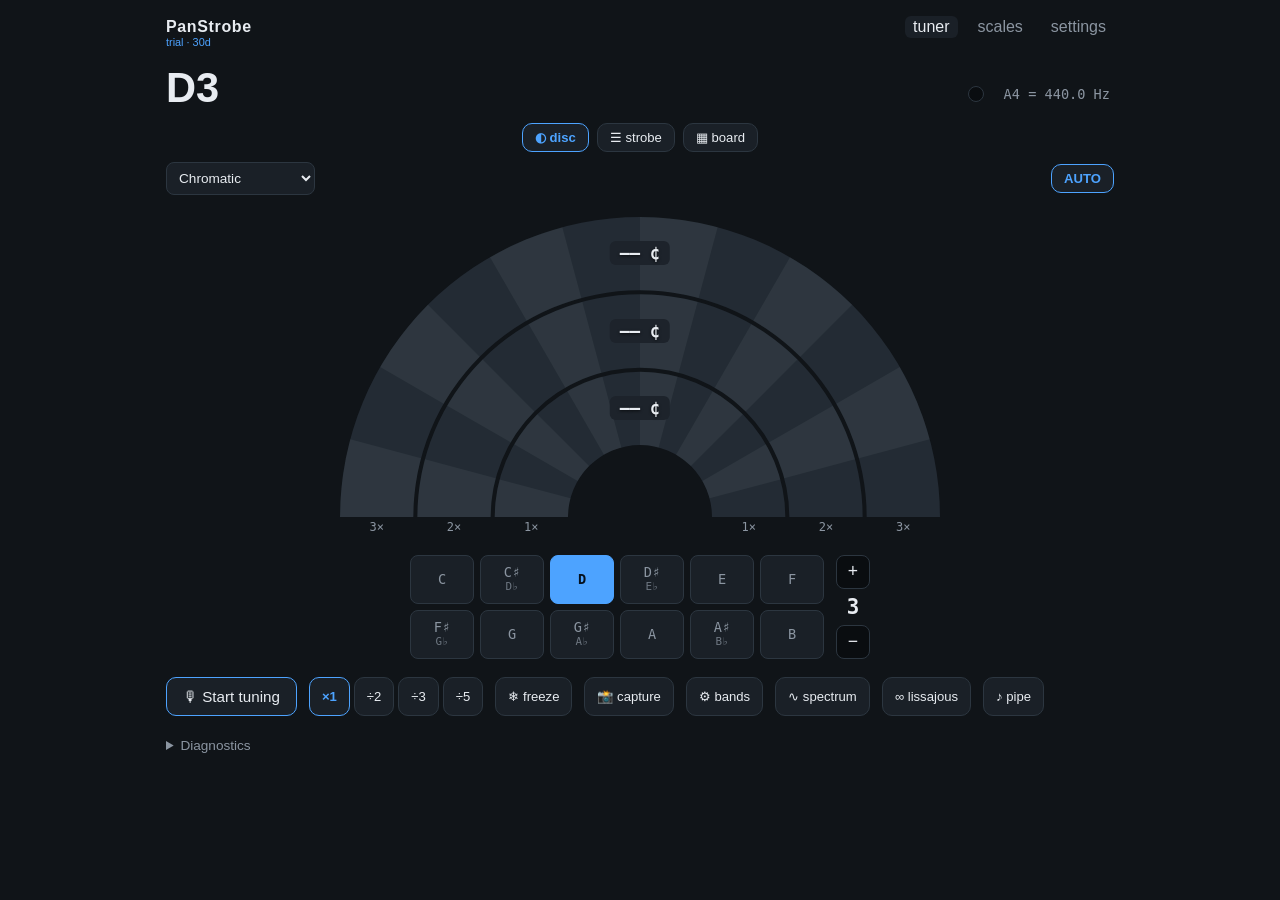
==== index.html @ 78182653 "deploy 2026-07-18T18:18:03Z" ====
<!doctype html>
<html lang="en">
  <head>
    <meta charset="UTF-8" />
    <meta
      name="viewport"
      content="width=device-width, initial-scale=1.0, viewport-fit=cover, user-scalable=no"
    />
    <meta name="theme-color" content="#101418" />
    <meta name="mobile-web-app-capable" content="yes" />
    <meta name="apple-mobile-web-app-capable" content="yes" />
    <meta name="apple-mobile-web-app-status-bar-style" content="black-translucent" />
    <meta name="apple-mobile-web-app-title" content="PanStrobe" />
    <link rel="apple-touch-icon" href="/icons/apple-touch-icon.png" />
    <title>PanStrobe</title>
    <script type="module" crossorigin src="/assets/index-d4FT_FCc.js"></script>
    <link rel="stylesheet" crossorigin href="/assets/index-DGly90_1.css">
  <link rel="manifest" href="/manifest.webmanifest"><script id="vite-plugin-pwa:register-sw" src="/registerSW.js"></script></head>
  <body>
    <div id="app"></div>
  </body>
</html>
---- assets/index-DGly90_1.css ----
:root{--bg: #101418;--bg-raised: #1a2027;--bg-inset: #0a0d10;--fg: #e8ecf1;--fg-dim: #8b95a1;--accent: #4da3ff;--accent-warm: #ffab40;--ok: #37c871;--danger: #ff5252;--band-stripe: #dfe6ee;--band-bg: #232b34;--font-ui: -apple-system, BlinkMacSystemFont, "Segoe UI", Roboto, Helvetica, Arial, sans-serif;--font-mono: "SF Mono", SFMono-Regular, ui-monospace, Menlo, Consolas, monospace;--radius: 10px;--gap: 12px}*{box-sizing:border-box}html,body{margin:0;height:100%;overflow-x:clip}body{background:var(--bg);color:var(--fg);font-family:var(--font-ui);-webkit-font-smoothing:antialiased;overscroll-behavior:none}#app{height:100%}.shell{max-width:980px;margin:0 auto;padding:calc(env(safe-area-inset-top,0px) + 16px) 16px 24px}.topnav{display:flex;align-items:baseline;gap:var(--gap);margin-bottom:18px}.brand-block{display:flex;flex-direction:column;align-items:flex-start;margin-right:auto}.brand{font-weight:700;letter-spacing:.04em}.topnav a{color:var(--fg-dim);text-decoration:none;padding:2px 8px;border-radius:6px}.topnav a.active{color:var(--fg);background:var(--bg-raised)}.hint{color:var(--fg-dim);font-size:.85rem}.btn{background:var(--bg-raised);color:var(--fg);border:1px solid #2c3640;border-radius:var(--radius);padding:10px 16px;font-size:.95rem;cursor:pointer}.btn:disabled{opacity:.5;cursor:default}.btn:not(:disabled):hover{border-color:var(--accent)}.tuner-header{display:flex;align-items:baseline;justify-content:space-between;margin-bottom:14px}.note-name{font-size:2.6rem;font-weight:700;line-height:1}.header-info{display:flex;gap:16px;color:var(--fg-dim);font-family:var(--font-mono);font-size:.85rem}.reference-wrap{position:relative}.reference-readout{background:none;border:none;color:inherit;font:inherit;cursor:pointer;padding:2px 4px;border-radius:6px}.reference-readout:hover{color:var(--fg);background:var(--bg-raised)}.reference-popover{position:absolute;top:calc(100% + 6px);right:0;z-index:20;min-width:220px;padding:12px 14px;background:var(--bg-raised);border:1px solid var(--band-bg);border-radius:var(--radius);box-shadow:0 8px 24px #00000073;display:flex;flex-direction:column;gap:10px}.reference-row{display:flex;align-items:center;justify-content:space-between;gap:12px;color:var(--fg)}.reference-offset{display:flex;align-items:baseline;justify-content:space-between;gap:12px;margin:0}.reference-link{color:var(--accent);text-decoration:none;white-space:nowrap}.reference-link:hover{text-decoration:underline}.strobe-stack{position:relative}.strobe-canvas{display:block;width:100%;border-radius:var(--radius)}.band-rows{position:absolute;top:0;right:0;bottom:0;left:0;display:flex;flex-direction:column;pointer-events:none}.mode-switcher{display:flex;justify-content:center;gap:8px;margin-bottom:10px}.disc-overlay{position:absolute;top:0;left:0;right:0;pointer-events:none}.disc-cents{position:absolute;left:50%;transform:translate(-50%,50%);background:color-mix(in srgb,var(--band-bg) 82%,black);border-radius:6px;padding:2px 10px;font-family:var(--font-mono);font-size:1.05rem;font-weight:600;white-space:nowrap;text-shadow:0 1px 3px rgb(0 0 0 / 70%)}.disc-baseline{position:relative;height:auto;min-height:22px;margin-top:4px;cursor:pointer}.disc-ring-label{position:absolute;top:0;transform:translate(-50%);display:flex;flex-direction:column;align-items:center;gap:1px;line-height:1.15}.disc-note-name{font-weight:700;font-size:.85rem}.disc-partial{color:var(--fg-dim);font-family:var(--font-mono);font-size:.75rem}.band-row{position:relative}.band-label-tappable{pointer-events:auto;cursor:pointer}.band-row-note{position:absolute;left:50%;top:50%;transform:translate(-50%,-50%);font-weight:700;font-size:1.05rem;text-shadow:0 1px 3px rgb(0 0 0 / 70%)}.board{margin-top:12px}.board-grid{display:grid;grid-template-columns:repeat(14,1fr);gap:6px}.board-cell{display:flex;flex-direction:column;align-items:center;gap:1px;padding:6px 4px 5px;border-radius:var(--radius);background:color-mix(in srgb,var(--band-bg) 45%,transparent);border:1px solid transparent;min-width:0}.board-cell-black{background:color-mix(in srgb,var(--band-bg) 80%,black)}.board-cell-live{border-color:var(--accent)}.board-cell-canvas{display:block;width:100%}.board-cell-name{font-weight:700;font-size:.85rem;line-height:1.1}.board-cell-name .pc-alt{color:var(--fg-dim);font-weight:400;font-size:.7em;margin-left:3px}.board-cell-note{font-family:var(--font-mono);font-size:.68rem;color:var(--fg-dim);line-height:1.1}.board-cell-cents{font-family:var(--font-mono);font-size:.78rem;min-height:1em;line-height:1.1}.board-footer{display:flex;align-items:center;justify-content:space-between;flex-wrap:wrap;gap:10px;margin-top:8px}.board-range{display:flex;align-items:center;gap:6px}.aux-stack:empty{display:none}@media(orientation:landscape)and (max-height:640px){.shell{max-width:none;padding-top:calc(env(safe-area-inset-top,0px) + 8px)}.tuner-header{margin-bottom:8px}.note-name{font-size:1.8rem}.tuner-body{display:flex;align-items:flex-start;gap:14px}.tuner-main{flex:1 1 58%;min-width:0}.aux-stack{flex:1 1 42%;min-width:0;position:sticky;top:8px;max-height:calc(100dvh - 16px);overflow-y:auto;display:flex;flex-direction:column;gap:10px}.aux-stack>*{margin-top:0;margin-bottom:0}}.band-row{display:flex;align-items:center;justify-content:space-between;padding:0 14px}.band-row.band-inactive{opacity:.65}.band-label{display:flex;flex-direction:column;gap:2px;text-shadow:0 1px 3px rgb(0 0 0 / 70%)}.band-name{font-weight:700;font-size:1.15rem}.band-target{color:var(--fg-dim);font-family:var(--font-mono);font-size:.72rem}.band-readout{display:flex;align-items:baseline;gap:4px;font-family:var(--font-mono);text-shadow:0 1px 3px rgb(0 0 0 / 70%)}.band-cents{font-size:1.7rem;font-weight:600;min-width:4.2ch;text-align:right}.band-cents-unit{color:var(--fg-dim)}.band-hz{color:var(--fg-dim);font-size:.78rem;min-width:8ch;text-align:right}.band-row.band-held .band-cents{color:var(--fg-dim)}.controls{display:flex;gap:var(--gap);margin-top:18px;flex-wrap:wrap}.btn-primary{border-color:var(--accent)}.btn-small{padding:6px 12px;font-size:.82rem}.btn-toggled{border-color:var(--accent);color:var(--accent);font-weight:700}.note-selector{display:flex;align-items:center;gap:10px;margin-bottom:14px}.profile-picker{background:var(--bg-raised);color:var(--fg);border:1px solid #2c3640;border-radius:8px;padding:7px 8px;font-size:.85rem;max-width:170px}.note-strip{display:flex;gap:6px;overflow-x:auto;flex:1;padding:2px;scrollbar-width:thin}.note-chip{background:var(--bg-raised);color:var(--fg-dim);border:1px solid #2c3640;border-radius:999px;padding:6px 12px;font-size:.85rem;font-family:var(--font-mono);cursor:pointer;white-space:nowrap}.note-chip-ding{border-style:double;border-width:3px}.note-chip-active{background:var(--accent);color:#06121f;border-color:var(--accent);font-weight:700}.note-selector-free{flex-wrap:wrap;align-items:center}.note-selector-free>.btn{margin-left:auto}.pitch-grid-wrap{display:flex;gap:12px;order:3;flex-basis:100%;justify-content:center;margin-top:4px}.pitch-grid{display:grid;grid-template-columns:repeat(6,minmax(42px,64px));gap:6px}.note-selector-below{margin:12px 0 0;justify-content:center}.note-selector-below .pitch-grid-wrap{margin-top:0}.pitch-grid .note-chip{border-radius:8px;padding:7px 0;text-align:center}.pc-both{display:flex;flex-direction:column;line-height:1.15}.pc-alt{font-size:.68rem;opacity:.75}.pitch-grid .note-chip:disabled{opacity:.3;cursor:default}.octave-stepper{display:flex;flex-direction:column;align-items:center;justify-content:center;gap:6px}.octave-value{font-family:var(--font-mono);font-size:1.3rem;font-weight:700;min-width:2ch;text-align:center}.led{width:16px;height:16px;border-radius:50%;border:1px solid #2c3640;background:var(--bg-inset);cursor:pointer;padding:0;align-self:center}.led.led-signal{background:var(--ok);box-shadow:0 0 8px var(--ok)}.led.led-clip{background:var(--danger);box-shadow:0 0 8px var(--danger)}.frozen-badge{position:absolute;top:8px;right:10px;background:var(--bg-inset);color:var(--accent);border:1px solid var(--accent);border-radius:6px;padding:3px 10px;font-size:.75rem;font-weight:700;letter-spacing:.06em}.divider-group,.demo-group{display:inline-flex;gap:4px}.capture-msg{display:flex;align-items:center;gap:12px;color:var(--ok);font-size:.9rem;margin:10px 0}.capture-link{color:var(--accent);text-decoration:none}.layout-numbers .band-cents{font-size:3.4rem;font-weight:700;min-width:4.6ch}.layout-numbers .band-hz{font-size:.95rem}.layout-numbers .band-name{font-size:1.4rem}.settings{max-width:640px}.settings-group{background:var(--bg-raised);border-radius:var(--radius);padding:14px 16px;margin-bottom:16px}.settings-group h3{margin:0 0 10px;font-size:.95rem;color:var(--fg-dim);font-weight:600;text-transform:uppercase;letter-spacing:.05em}.settings-row{display:flex;align-items:center;justify-content:space-between;gap:12px;padding:8px 0;border-bottom:1px solid #232b34}.settings-row:last-child{border-bottom:none}.settings-row>span:first-child{display:flex;flex-direction:column}.settings-hint{color:var(--fg-dim);font-size:.72rem;max-width:300px}.settings-inline{display:inline-flex;align-items:center;gap:8px}.settings select,.editor-sheet select{background:var(--bg-inset);color:var(--fg);border:1px solid #2c3640;border-radius:6px;padding:6px 8px}.stepper{display:inline-flex;align-items:center;gap:4px}.stepper-btn{width:34px;height:34px;border-radius:8px;border:1px solid #2c3640;background:var(--bg-inset);color:var(--fg);font-size:1.1rem;cursor:pointer;touch-action:none}.stepper-btn:hover{border-color:var(--accent)}.stepper-value{font-family:var(--font-mono);min-width:7ch;text-align:center}.stepper-value small{color:var(--fg-dim)}.editor-overlay{position:fixed;top:0;right:0;bottom:0;left:0;background:#0000008c;display:flex;align-items:center;justify-content:center;z-index:20;padding:16px}.editor-sheet{background:var(--bg-raised);border-radius:var(--radius);padding:18px;max-width:560px;width:100%;max-height:85vh;overflow-y:auto}.editor-sheet h3{margin-top:0}.quick-picks{display:flex;gap:6px;flex-wrap:wrap;margin-bottom:12px}.editor-table{width:100%;border-collapse:collapse;font-size:.9rem}.editor-table th{text-align:left;color:var(--fg-dim);font-weight:500;font-size:.75rem;padding:4px 6px}.editor-table td{padding:4px 6px}.editor-input{background:var(--bg-inset);color:var(--fg);border:1px solid #2c3640;border-radius:6px;padding:6px 8px;font-family:var(--font-mono);width:100%}.editor-input-narrow{width:72px}.editor-input-wide{width:100%}.editor-cents{font-family:var(--font-mono);color:var(--fg-dim);white-space:nowrap}.editor-actions-row{display:flex;align-items:center;justify-content:space-between;gap:10px;margin:12px 0;flex-wrap:wrap}.convert-helper{display:inline-flex;align-items:center;gap:6px;color:var(--fg-dim);font-size:.85rem}.editor-footer{display:flex;align-items:center;justify-content:space-between;gap:10px;margin-top:8px}.editor-footer-buttons{display:inline-flex;gap:8px}.profile-list{list-style:none;margin:0;padding:0}.profile-item{display:flex;align-items:center;justify-content:space-between;gap:8px;padding:6px 8px;border-radius:8px}.profile-item-active{background:var(--bg-inset);outline:1px solid var(--accent)}.profile-name{background:none;border:none;color:var(--fg);text-align:left;cursor:pointer;padding:6px 0;font-size:.92rem;flex:1}.profile-name small{color:var(--fg-dim);font-family:var(--font-mono);font-size:.72rem}.profile-actions{display:inline-flex;gap:4px}.settings-row-block{flex-direction:column;align-items:stretch}.install-hint{display:flex;align-items:center;gap:10px;background:var(--bg-raised);border-radius:var(--radius);padding:10px 14px;color:var(--fg-dim);font-size:.85rem;margin-top:16px}.lissajous{margin-top:18px}.strobe-dock{position:relative;display:grid;grid-template-columns:88px 88px minmax(0,1fr) auto;gap:14px;align-items:stretch}.dock-wires{position:absolute;left:0;top:0;pointer-events:none}.dock-wires-right{position:absolute;left:-14px;top:0;pointer-events:none}.dock-wire{stroke:#3a4654;stroke-width:1}.dock-col{position:relative}.dock-fig{position:absolute;left:50%;transform:translate(-50%)}.dock-outer .dock-fig{left:auto;right:0;transform:none}.dock-fig-3d{position:relative;left:auto;transform:none}.dock-ratio{position:absolute;top:2px;left:5px;font-family:var(--font-mono);font-size:.65rem;color:var(--fg-dim);pointer-events:none}.dock-fig .lissajous-beat{position:absolute;bottom:2px;left:0;right:0;text-align:center;font-size:.65rem;pointer-events:none}.lissajous-controls{display:flex;align-items:center;gap:14px;flex-wrap:wrap;margin-top:16px}.lissajous-layout-toggle{display:inline-flex;gap:4px}.lissajous-picker{display:flex;align-items:center;gap:6px;flex-wrap:wrap;margin-bottom:10px}.lissajous-tiles{display:flex;gap:14px;flex-wrap:wrap;justify-content:center}.lissajous-tile{display:flex;flex-direction:column;align-items:center;gap:4px}.lissajous-canvas{border-radius:var(--radius);background:var(--bg-inset)}.lissajous-label{font-family:var(--font-mono);font-size:.8rem}.lissajous-label small{color:var(--fg-dim)}.lissajous-beat{font-family:var(--font-mono);font-size:.75rem;color:var(--fg-dim);min-height:1.1em}.lissajous-beat.lissajous-locked{color:var(--ok);font-weight:700}.pipe-panel{margin-top:14px;padding:12px 14px;background:var(--bg-raised);border-radius:var(--radius);display:flex;flex-direction:column;gap:8px}.pipe-row{display:flex;align-items:center;gap:var(--gap);flex-wrap:wrap}.pipe-target{font-family:var(--font-mono);font-size:.95rem;min-width:9em}.pipe-modes{display:flex;gap:6px}.pipe-volume{display:flex;align-items:center;gap:6px}.pipe-volume input{width:110px;accent-color:var(--accent)}.spectrum{margin-top:18px}.spectrum-toolbar{display:flex;align-items:center;justify-content:space-between;gap:10px;margin-bottom:6px}.spectrum-cursor{font-family:var(--font-mono);font-size:.8rem;color:var(--accent-warm);min-width:14ch;text-align:right}.spectrum-canvas{display:block;width:100%;border-radius:var(--radius);touch-action:none;cursor:crosshair}.spectrum-handle-row{position:relative;height:26px}.retune-handle{position:absolute;top:1px;transform:translate(-50%);display:flex;align-items:center;gap:4px;padding:2px 6px;border-radius:999px;background:var(--bg-raised);border:1px solid #2c3640;color:var(--accent);font-size:.7rem;cursor:grab;touch-action:none;-webkit-user-select:none;user-select:none}.retune-handle:active{cursor:grabbing}.retune-dot{width:10px;height:10px;border-radius:50%;background:var(--accent)}@media(max-width:640px){.shell{padding-left:10px;padding-right:10px}.note-name{font-size:2rem}.band-cents{font-size:1.35rem}.layout-numbers .band-cents{font-size:2.4rem}.band-target{display:none}.controls{gap:8px}.settings-row{flex-wrap:wrap}}.diagnostics{margin-top:22px;color:var(--fg-dim);font-size:.85rem}.diagnostics summary{cursor:pointer;-webkit-user-select:none;user-select:none}.diag-warn-badge{display:inline-block;margin-left:8px;padding:0 8px;border-radius:999px;background:var(--accent-warm);color:#201607;font-weight:700}.diag-warning{color:var(--accent-warm);margin:8px 0}.diag-note{color:var(--fg-dim);margin:8px 0}.diag-table{margin-top:8px;border-collapse:collapse;font-family:var(--font-mono);font-size:.8rem}.diag-table td{padding:3px 14px 3px 0}.diag-table td:first-child{color:var(--fg-dim)}.diag-table td:last-child{color:var(--fg)}.bench-table{border-collapse:collapse;font-family:var(--font-mono);font-size:.85rem;margin-top:10px}.bench-table th,.bench-table td{border:1px solid #2c3640;padding:6px 10px;text-align:right}.bench-table th:first-child,.bench-table td:first-child{text-align:left}.bench-table tr.pass td:last-child{color:var(--ok)}.bench-table tr.fail td:last-child{color:var(--danger)}.tier-badge{border:none;background:transparent;color:var(--accent);font:inherit;font-size:.68rem;padding:0;cursor:pointer;line-height:1.2;white-space:nowrap}.tier-badge.tier-free{border-color:var(--fg-dim);color:var(--fg-dim)}.upgrade-overlay{position:fixed;top:0;right:0;bottom:0;left:0;background:#06090cb8;display:flex;align-items:center;justify-content:center;z-index:60;padding:18px}.upgrade-card{background:var(--bg-raised);border-radius:var(--radius);padding:18px 20px;max-width:440px;width:100%;display:flex;flex-direction:column;gap:10px}.upgrade-card h3{margin:0}.upgrade-status{margin:0;color:var(--fg)}.upgrade-features{margin:0;padding-left:18px;color:var(--fg-dim);font-size:.85rem;line-height:1.55}.upgrade-buy{margin:4px 0 0;color:var(--fg-dim);font-size:.85rem}.upgrade-redeem{display:flex;gap:8px}.upgrade-redeem input{flex:1;min-width:0;background:#0000004d;color:var(--fg);border:1px solid var(--fg-dim);border-radius:6px;padding:6px 8px;font-family:inherit;font-size:.8rem}.upgrade-msg{margin:0;font-size:.85rem;color:var(--accent)}.upgrade-close{align-self:flex-end}.locked-route{margin:40px auto;max-width:420px;text-align:center;display:flex;flex-direction:column;gap:14px;color:var(--fg-dim)}
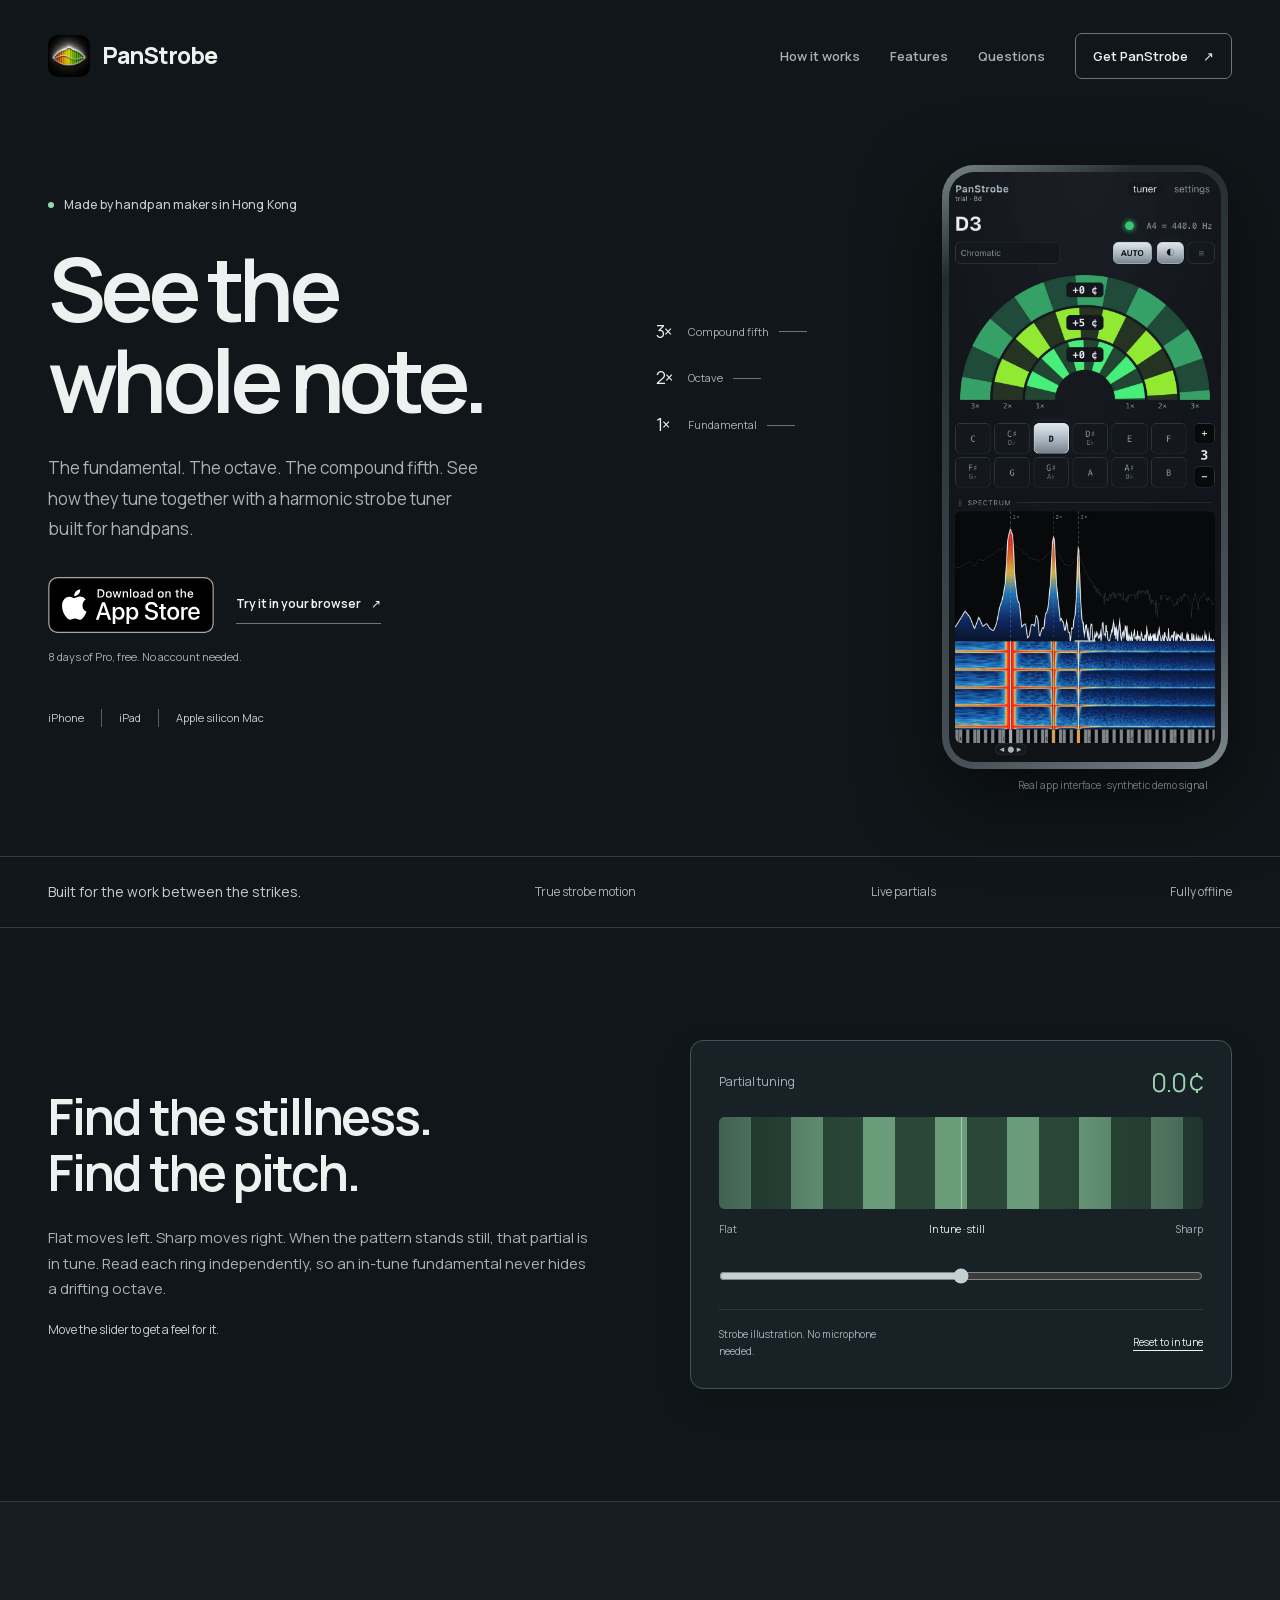
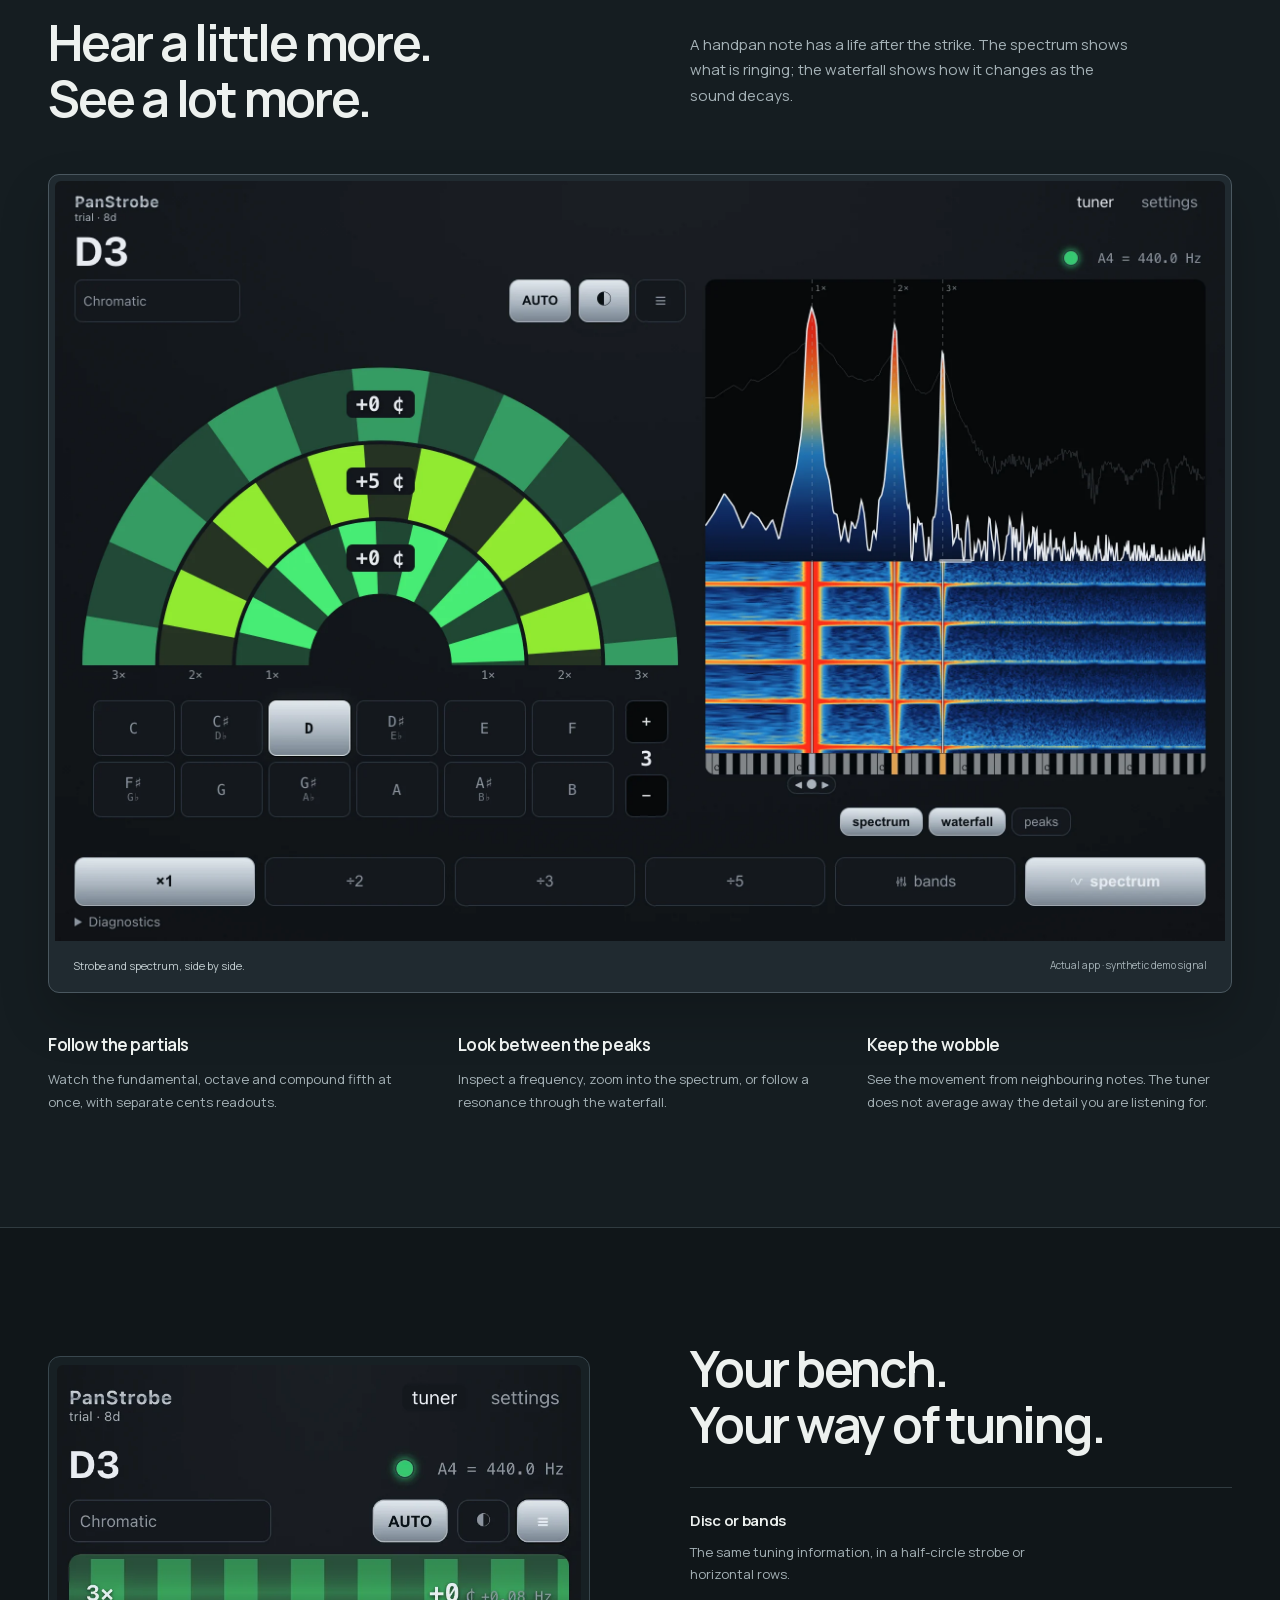
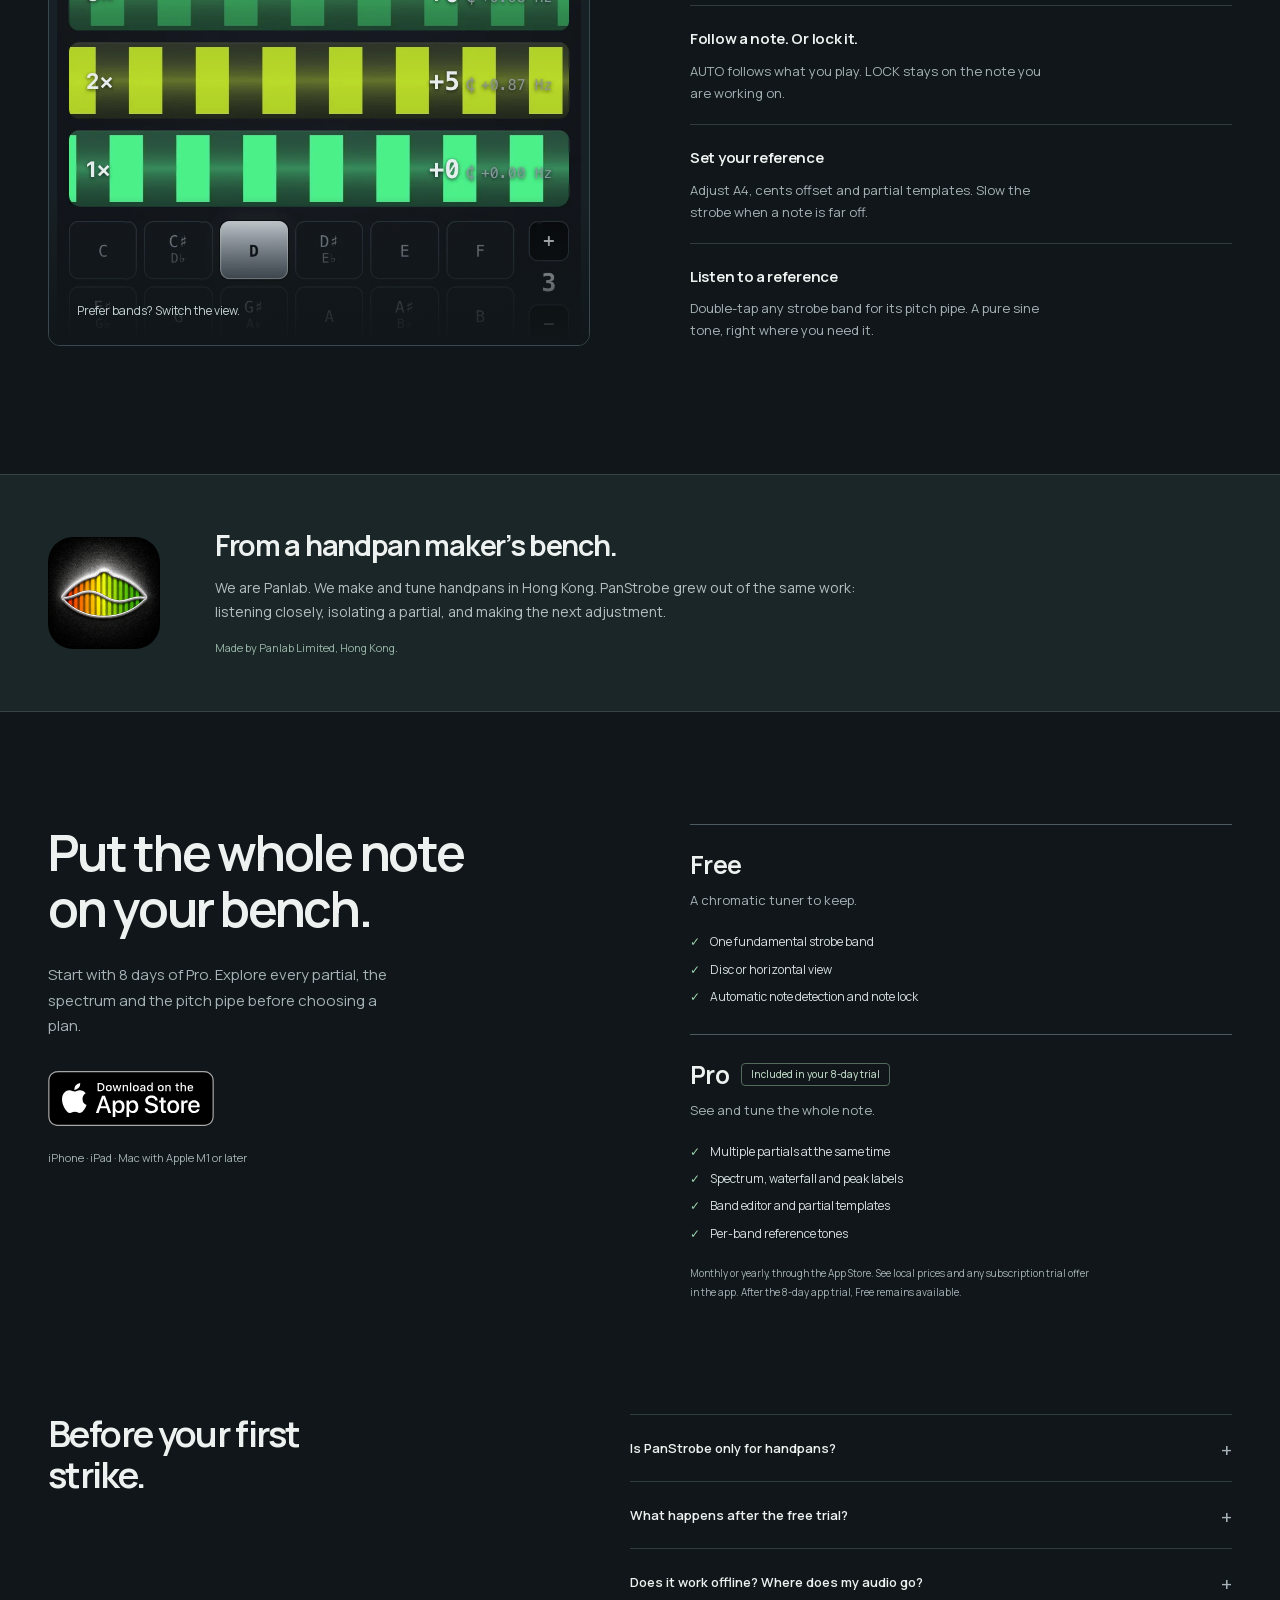
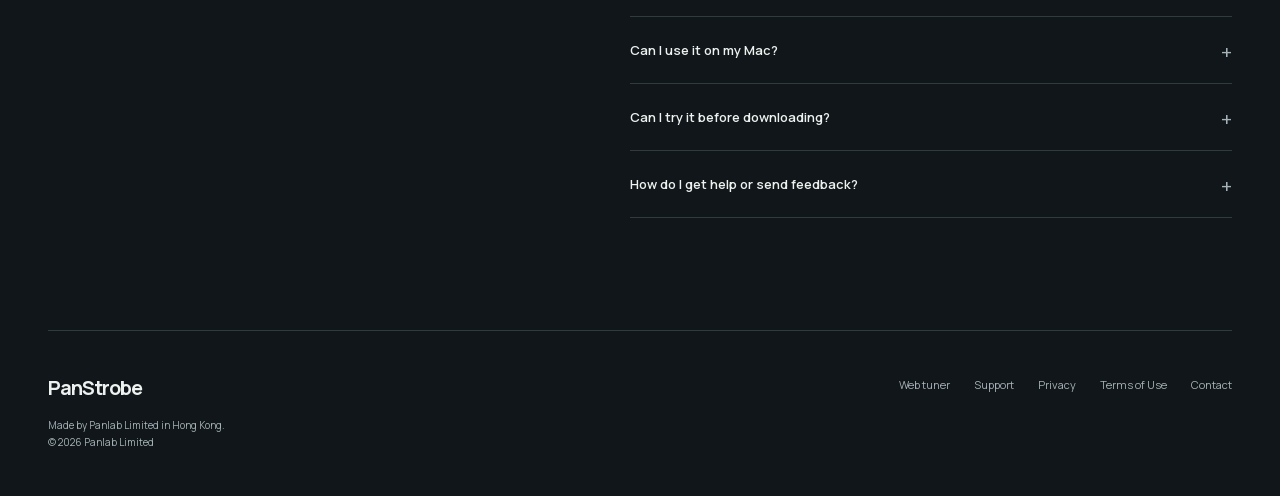
==== commit 45bb59fe: "deploy 2026-10-17T10:45:38Z" ====
--- a/index.html
+++ b/index.html
@@ -1,22 +1,471 @@
 <!doctype html>
 <html lang="en">
   <head>
-    <meta charset="UTF-8" />
+    <meta charset="utf-8" />
+    <meta name="viewport" content="width=device-width, initial-scale=1" />
+    <meta name="theme-color" content="#101619" />
+    <title>PanStrobe — See the whole note. A handpan strobe tuner.</title>
     <meta
-      name="viewport"
-      content="width=device-width, initial-scale=1.0, viewport-fit=cover, user-scalable=no"
+      name="description"
+      content="A harmonic strobe tuner made by handpan makers. See the fundamental, octave and compound fifth together, with a live spectrum and waterfall. Try Pro free for 8 days."
     />
-    <meta name="theme-color" content="#101418" />
-    <meta name="mobile-web-app-capable" content="yes" />
-    <meta name="apple-mobile-web-app-capable" content="yes" />
-    <meta name="apple-mobile-web-app-status-bar-style" content="black-translucent" />
-    <meta name="apple-mobile-web-app-title" content="PanStrobe" />
-    <link rel="apple-touch-icon" href="/icons/apple-touch-icon.png" />
-    <title>PanStrobe</title>
-    <script type="module" crossorigin src="/assets/index-d4FT_FCc.js"></script>
-    <link rel="stylesheet" crossorigin href="/assets/index-DGly90_1.css">
-  <link rel="manifest" href="/manifest.webmanifest"><script id="vite-plugin-pwa:register-sw" src="/registerSW.js"></script></head>
+    <link rel="canonical" href="https://panstrobe.app/" />
+    <meta property="og:type" content="website" />
+    <meta property="og:url" content="https://panstrobe.app/" />
+    <meta property="og:title" content="PanStrobe — See the whole note." />
+    <meta
+      property="og:description"
+      content="A harmonic strobe tuner made by handpan makers. For iPhone, iPad and Apple silicon Mac."
+    />
+    <meta
+      property="og:image"
+      content="https://panstrobe.app/assets/social-preview.jpg"
+    />
+    <meta property="og:image:width" content="1200" />
+    <meta property="og:image:height" content="630" />
+    <meta name="twitter:card" content="summary_large_image" />
+    <link rel="icon" type="image/png" href="/assets/panstrobe-icon.png" />
+    <link rel="apple-touch-icon" href="/assets/panstrobe-icon.png" />
+    <link
+      rel="preload"
+      as="font"
+      href="/assets/manrope-latin.woff2"
+      type="font/woff2"
+      crossorigin
+    />
+    <link rel="stylesheet" href="/styles.css" />
+    <script>
+      // Preserve old tuner bookmarks and existing standalone PWA installs.
+      if (
+        location.hash.startsWith("#/") ||
+        matchMedia("(display-mode: standalone)").matches ||
+        navigator.standalone === true
+      ) {
+        location.replace(
+          "/app/" + (location.hash.startsWith("#/") ? location.hash : ""),
+        );
+      }
+    </script>
+    <script type="module" src="/landing.js"></script>
+    <script type="application/ld+json">
+      {
+        "@context": "https://schema.org",
+        "@type": "SoftwareApplication",
+        "name": "PanStrobe",
+        "applicationCategory": "MusicApplication",
+        "operatingSystem": "iOS 15+, iPadOS 15+, macOS 12+ on Apple silicon",
+        "url": "https://panstrobe.app/",
+        "downloadUrl": "https://apps.apple.com/app/id6797985549",
+        "author": { "@type": "Organization", "name": "Panlab Limited" },
+        "offers": {
+          "@type": "Offer",
+          "price": "0",
+          "priceCurrency": "USD",
+          "description": "Free download with in-app purchases. Includes an 8-day Pro trial."
+        }
+      }
+    </script>
+  </head>
   <body>
-    <div id="app"></div>
+    <a class="skip-link" href="#main">Skip to content</a>
+    <header class="site-header wrap">
+      <a class="brand" href="/" aria-label="PanStrobe home">
+        <img src="/assets/panstrobe-icon.png" alt="" width="42" height="42" />
+        <span>PanStrobe</span>
+      </a>
+      <nav aria-label="Main navigation">
+        <a class="nav-section" href="#how-it-works">How it works</a>
+        <a class="nav-section" href="#features">Features</a>
+        <a class="nav-section" href="#questions">Questions</a>
+        <a class="nav-download" href="#download"
+          >Get PanStrobe <span aria-hidden="true">↗</span></a
+        >
+      </nav>
+    </header>
+
+    <main id="main">
+      <section class="hero wrap" aria-labelledby="hero-title">
+        <div class="hero-copy">
+          <p class="maker-line">
+            <span class="maker-dot" aria-hidden="true"></span> Made by handpan
+            makers in Hong Kong
+          </p>
+          <h1 id="hero-title">See the<br />whole note.</h1>
+          <p class="hero-description">
+            The fundamental. The octave. The compound fifth. See how they tune
+            together with a harmonic strobe tuner built for handpans.
+          </p>
+          <div class="hero-actions">
+            <a
+              class="store-link"
+              href="https://apps.apple.com/app/id6797985549"
+              aria-label="Download PanStrobe on the App Store"
+            >
+              <img
+                src="/assets/app-store-badge.svg"
+                width="166"
+                height="56"
+                alt="Download on the App Store"
+              />
+            </a>
+            <a class="text-link" href="/app/"
+              >Try it in your browser <span aria-hidden="true">↗</span></a
+            >
+          </div>
+          <p class="trial-note">8 days of Pro, free. No account needed.</p>
+          <div class="hero-platforms" aria-label="Available platforms">
+            <span>iPhone</span><span>iPad</span><span>Apple silicon Mac</span>
+          </div>
+        </div>
+        <figure class="hero-instrument">
+          <div class="phone-shell">
+            <img
+              class="phone-screen"
+              src="/assets/tuner-phone.webp"
+              width="880"
+              height="1912"
+              alt="PanStrobe showing a D3 note, three strobe rings, and a spectrum with a filled waterfall"
+              fetchpriority="high"
+            />
+          </div>
+          <div class="partial-key" aria-label="The three handpan partials">
+            <div>
+              <span class="partial-ratio">3×</span><span>Compound fifth</span>
+            </div>
+            <div><span class="partial-ratio">2×</span><span>Octave</span></div>
+            <div>
+              <span class="partial-ratio">1×</span><span>Fundamental</span>
+            </div>
+          </div>
+          <figcaption>Real app interface · synthetic demo signal</figcaption>
+        </figure>
+      </section>
+
+      <div class="workshop-strip">
+        <div class="wrap">
+          <p>Built for the work between the strikes.</p>
+          <span>True strobe motion</span><span>Live partials</span
+          ><span>Fully offline</span>
+        </div>
+      </div>
+
+      <section
+        class="motion-section wrap section-space"
+        id="how-it-works"
+        aria-labelledby="motion-title"
+      >
+        <div class="section-copy">
+          <h2 id="motion-title">Find the stillness.<br />Find the pitch.</h2>
+          <p>
+            Flat moves left. Sharp moves right. When the pattern stands still,
+            that partial is in tune. Read each ring independently, so an in-tune
+            fundamental never hides a drifting octave.
+          </p>
+          <p class="muted">Move the slider to get a feel for it.</p>
+        </div>
+        <div class="strobe-demo" data-strobe-demo>
+          <div class="demo-readout">
+            <span>Partial tuning</span
+            ><output id="cents-value" for="detune">0.0 ¢</output>
+          </div>
+          <div class="demo-window" aria-hidden="true">
+            <div class="demo-stripes"></div>
+            <span class="demo-centre"></span>
+          </div>
+          <div class="demo-direction">
+            <span>Flat</span
+            ><span id="direction-value" aria-live="polite">In tune · still</span
+            ><span>Sharp</span>
+          </div>
+          <label class="sr-only" for="detune"
+            >Explore strobe motion, from 8 cents flat to 8 cents sharp</label
+          >
+          <input
+            id="detune"
+            type="range"
+            min="-8"
+            max="8"
+            step="0.1"
+            value="0"
+            aria-describedby="demo-description"
+          />
+          <div class="demo-footer">
+            <p id="demo-description">
+              Strobe illustration. No microphone needed.
+            </p>
+            <button id="reset-detune" type="button">Reset to in tune</button>
+          </div>
+        </div>
+      </section>
+
+      <section
+        class="spectrum-section section-space"
+        id="features"
+        aria-labelledby="spectrum-title"
+      >
+        <div class="wrap">
+          <div class="section-heading">
+            <h2 id="spectrum-title">
+              Hear a little more.<br />See a lot more.
+            </h2>
+            <p>
+              A handpan note has a life after the strike. The spectrum shows
+              what is ringing; the waterfall shows how it changes as the sound
+              decays.
+            </p>
+          </div>
+          <figure class="desktop-preview">
+            <img
+              src="/assets/tuner-desktop.webp"
+              width="2400"
+              height="1560"
+              alt="Landscape PanStrobe with the strobe disc on the left and the live spectrum and waterfall on the right"
+              loading="lazy"
+            />
+            <figcaption>
+              <span>Strobe and spectrum, side by side.</span
+              ><span>Actual app · synthetic demo signal</span>
+            </figcaption>
+          </figure>
+          <div class="feature-notes">
+            <article>
+              <h3>Follow the partials</h3>
+              <p>
+                Watch the fundamental, octave and compound fifth at once, with
+                separate cents readouts.
+              </p>
+            </article>
+            <article>
+              <h3>Look between the peaks</h3>
+              <p>
+                Inspect a frequency, zoom into the spectrum, or follow a
+                resonance through the waterfall.
+              </p>
+            </article>
+            <article>
+              <h3>Keep the wobble</h3>
+              <p>
+                See the movement from neighbouring notes. The tuner does not
+                average away the detail you are listening for.
+              </p>
+            </article>
+          </div>
+        </div>
+      </section>
+
+      <section
+        class="bench-section wrap section-space"
+        aria-labelledby="bench-title"
+      >
+        <figure class="rows-preview">
+          <img
+            src="/assets/tuner-rows.webp"
+            width="880"
+            height="1912"
+            alt="Horizontal strobe bands showing a separate tuning reading for each partial"
+            loading="lazy"
+          />
+          <figcaption>Prefer bands? Switch the view.</figcaption>
+        </figure>
+        <div class="bench-copy">
+          <h2 id="bench-title">Your bench.<br />Your way of tuning.</h2>
+          <dl class="bench-features">
+            <div>
+              <dt>Disc or bands</dt>
+              <dd>
+                The same tuning information, in a half-circle strobe or
+                horizontal rows.
+              </dd>
+            </div>
+            <div>
+              <dt>Follow a note. Or lock it.</dt>
+              <dd>
+                AUTO follows what you play. LOCK stays on the note you are
+                working on.
+              </dd>
+            </div>
+            <div>
+              <dt>Set your reference</dt>
+              <dd>
+                Adjust A4, cents offset and partial templates. Slow the strobe
+                when a note is far off.
+              </dd>
+            </div>
+            <div>
+              <dt>Listen to a reference</dt>
+              <dd>
+                Double-tap any strobe band for its pitch pipe. A pure sine tone,
+                right where you need it.
+              </dd>
+            </div>
+          </dl>
+        </div>
+      </section>
+
+      <section class="maker-section">
+        <div class="wrap maker-inner">
+          <img
+            src="/assets/panstrobe-icon.png"
+            alt="PanStrobe handpan and sine-wave icon"
+            width="112"
+            height="112"
+            loading="lazy"
+          />
+          <div>
+            <h2>From a handpan maker’s bench.</h2>
+            <p>
+              We are Panlab. We make and tune handpans in Hong Kong. PanStrobe
+              grew out of the same work: listening closely, isolating a partial,
+              and making the next adjustment.
+            </p>
+            <p class="maker-signature">Made by Panlab Limited, Hong Kong.</p>
+          </div>
+        </div>
+      </section>
+
+      <section
+        class="download-section wrap section-space"
+        id="download"
+        aria-labelledby="download-title"
+      >
+        <div class="download-copy">
+          <h2 id="download-title">Put the whole note<br />on your bench.</h2>
+          <p>
+            Start with 8 days of Pro. Explore every partial, the spectrum and
+            the pitch pipe before choosing a plan.
+          </p>
+          <a
+            class="store-link"
+            href="https://apps.apple.com/app/id6797985549"
+            aria-label="Download PanStrobe on the App Store"
+            ><img
+              src="/assets/app-store-badge.svg"
+              width="166"
+              height="56"
+              alt="Download on the App Store"
+              loading="lazy"
+          /></a>
+          <p class="download-platforms">
+            iPhone · iPad · Mac with Apple M1 or later
+          </p>
+        </div>
+        <div class="plan-comparison">
+          <div class="plan-line">
+            <h3>Free</h3>
+            <p>A chromatic tuner to keep.</p>
+            <ul>
+              <li>One fundamental strobe band</li>
+              <li>Disc or horizontal view</li>
+              <li>Automatic note detection and note lock</li>
+            </ul>
+          </div>
+          <div class="plan-line pro-line">
+            <h3>Pro <span>Included in your 8-day trial</span></h3>
+            <p>See and tune the whole note.</p>
+            <ul>
+              <li>Multiple partials at the same time</li>
+              <li>Spectrum, waterfall and peak labels</li>
+              <li>Band editor and partial templates</li>
+              <li>Per-band reference tones</li>
+            </ul>
+            <p class="plan-detail">
+              Monthly or yearly, through the App Store. See local prices and any
+              subscription trial offer in the app. After the 8-day app trial,
+              Free remains available.
+            </p>
+          </div>
+        </div>
+      </section>
+
+      <section
+        class="faq-section wrap section-space"
+        id="questions"
+        aria-labelledby="faq-title"
+      >
+        <h2 id="faq-title">Before your first strike.</h2>
+        <div class="faq-list">
+          <details>
+            <summary>Is PanStrobe only for handpans?</summary>
+            <div>
+              <p>
+                It is built around handpan tuning, especially the fundamental,
+                octave and compound fifth. The chromatic tuner can also follow
+                other pitched instruments. Pro lets you choose different partial
+                templates.
+              </p>
+            </div>
+          </details>
+          <details>
+            <summary>What happens after the free trial?</summary>
+            <div>
+              <p>
+                The first 8 days unlock Pro without starting a paid
+                subscription. After that, you can keep using the single-band
+                Free tuner, or choose a monthly or yearly Pro subscription in
+                the app. Any subscription free trial is a separate App Store
+                offer, shown before you confirm a purchase.
+              </p>
+            </div>
+          </details>
+          <details>
+            <summary>Does it work offline? Where does my audio go?</summary>
+            <div>
+              <p>
+                Tuning works fully offline once the app is installed. Audio is
+                analysed on your device and is not uploaded. You do not need an
+                account. An internet connection is needed to download the app or
+                buy or restore a subscription.
+              </p>
+            </div>
+          </details>
+          <details>
+            <summary>Can I use it on my Mac?</summary>
+            <div>
+              <p>
+                Yes, on a Mac with an Apple M1 chip or later and macOS 12 or
+                later. PanStrobe runs as the iPad app on Apple silicon. Intel
+                Macs can use the <a href="/app/">browser version</a> in a
+                supported browser with microphone access.
+              </p>
+            </div>
+          </details>
+          <details>
+            <summary>Can I try it before downloading?</summary>
+            <div>
+              <p>
+                Open the <a href="/app/">web tuner</a>, allow microphone access,
+                and play a note. The native app is available on the App Store
+                for iPhone, iPad and Apple silicon Mac.
+              </p>
+            </div>
+          </details>
+          <details>
+            <summary>How do I get help or send feedback?</summary>
+            <div>
+              <p>
+                See the <a href="/support.html">support page</a> or write to
+                <a href="mailto:play@panlab.hk">play@panlab.hk</a>. We read
+                feedback as makers and as the people building the app.
+              </p>
+            </div>
+          </details>
+        </div>
+      </section>
+    </main>
+
+    <footer class="site-footer wrap">
+      <div>
+        <a class="footer-brand" href="/">PanStrobe</a>
+        <p>Made by Panlab Limited in Hong Kong.<br />© 2026 Panlab Limited</p>
+      </div>
+      <nav aria-label="Footer navigation">
+        <a href="/app/">Web tuner</a><a href="/support.html">Support</a
+        ><a href="/privacy.html">Privacy</a
+        ><a
+          href="https://www.apple.com/legal/internet-services/itunes/dev/stdeula/"
+          >Terms of Use</a
+        ><a href="mailto:play@panlab.hk">Contact</a>
+      </nav>
+    </footer>
   </body>
 </html>
--- a/styles.css
+++ b/styles.css
@@ -0,0 +1,1301 @@
+@font-face {
+  font-family: Manrope;
+  font-style: normal;
+  font-weight: 200 800;
+  font-display: swap;
+  src: url("/assets/manrope-latin.woff2") format("woff2");
+}
+:root {
+  color-scheme: dark;
+  --bg: #101619;
+  --surface: #161e22;
+  --ink: #edf1ef;
+  --muted: #a5b2b7;
+  --line: #303b40;
+  --steel: #c4cfd2;
+  --signal: #9bd4ae;
+  --warm: #dcc895;
+  --width: 1200px;
+  font-family: Manrope, "Avenir Next", sans-serif;
+  font-synthesis: none;
+  scroll-behavior: smooth;
+  scroll-padding-top: 32px;
+}
+* {
+  box-sizing: border-box;
+}
+body {
+  margin: 0;
+  background: var(--bg);
+  color: var(--ink);
+  font-size: 16px;
+  line-height: 1.7;
+  -webkit-font-smoothing: antialiased;
+}
+button,
+input {
+  font: inherit;
+}
+a {
+  color: inherit;
+}
+img {
+  display: block;
+  max-width: 100%;
+  height: auto;
+}
+button,
+a,
+input,
+summary {
+  -webkit-tap-highlight-color: transparent;
+}
+button,
+a,
+summary {
+  touch-action: manipulation;
+}
+a:focus-visible,
+button:focus-visible,
+summary:focus-visible,
+input:focus-visible {
+  outline: 2px solid var(--signal);
+  outline-offset: 6px;
+}
+::selection {
+  background: #90bda6;
+  color: #101619;
+}
+h1,
+h2,
+h3,
+p,
+figure {
+  margin: 0;
+}
+h1,
+h2,
+h3 {
+  line-height: 1.12;
+  letter-spacing: -0.045em;
+}
+h2 {
+  font-size: clamp(32px, 4.1vw, 50px);
+  font-weight: 650;
+}
+h3 {
+  font-size: 19px;
+  letter-spacing: -0.025em;
+  font-weight: 650;
+}
+p {
+  max-width: 65ch;
+}
+ul {
+  padding: 0;
+  margin: 0;
+  list-style: none;
+}
+.wrap {
+  width: min(calc(100% - 96px), var(--width));
+  margin-inline: auto;
+}
+.section-space {
+  padding-block: 112px;
+}
+.sr-only,
+.skip-link:not(:focus) {
+  position: absolute;
+  width: 1px;
+  height: 1px;
+  padding: 0;
+  margin: -1px;
+  overflow: hidden;
+  clip: rect(0, 0, 0, 0);
+  white-space: nowrap;
+  border: 0;
+}
+.skip-link:focus {
+  position: fixed;
+  z-index: 10;
+  top: 12px;
+  left: 12px;
+  padding: 12px 20px;
+  background: var(--ink);
+  color: var(--bg);
+}
+.site-header {
+  height: 112px;
+  display: flex;
+  align-items: center;
+  justify-content: space-between;
+  gap: 24px;
+}
+.brand {
+  display: flex;
+  gap: 12px;
+  align-items: center;
+  text-decoration: none;
+}
+.brand img {
+  border-radius: 10px;
+  width: 42px;
+  height: 42px;
+}
+.brand span {
+  font-size: 23px;
+  font-weight: 750;
+  letter-spacing: -1px;
+}
+.site-header nav {
+  display: flex;
+  align-items: center;
+  gap: 30px;
+  font-size: 13px;
+  font-weight: 600;
+}
+.site-header nav a {
+  text-decoration: none;
+}
+.nav-section {
+  color: var(--muted);
+}
+.nav-section:hover {
+  color: var(--ink);
+}
+.nav-download {
+  border: 1px solid #6a777c;
+  border-radius: 7px;
+  padding: 11px 17px;
+}
+.nav-download:hover {
+  background: #263137;
+}
+.nav-download span {
+  margin-left: 12px;
+}
+.hero {
+  display: grid;
+  grid-template-columns: 1fr 1fr;
+  gap: 32px;
+  align-items: center;
+  padding-block: 30px 64px;
+  min-height: 740px;
+}
+.hero-copy {
+  padding-bottom: 12px;
+  position: relative;
+  z-index: 1;
+}
+.maker-line {
+  display: flex;
+  align-items: center;
+  gap: 10px;
+  color: var(--steel);
+  font-size: 12px;
+  font-weight: 500;
+  letter-spacing: 0.01em;
+  margin-bottom: 28px;
+}
+.maker-dot {
+  width: 6px;
+  height: 6px;
+  border-radius: 50%;
+  background: var(--signal);
+}
+h1 {
+  font-size: clamp(64px, 6.9vw, 92px);
+  font-weight: 650;
+  letter-spacing: -0.065em;
+  line-height: 1.03;
+}
+.hero-description {
+  max-width: 435px;
+  font-size: 17px;
+  line-height: 1.8;
+  color: var(--muted);
+  margin-top: 28px;
+}
+.hero-actions {
+  display: flex;
+  align-items: center;
+  gap: 22px;
+  flex-wrap: wrap;
+  margin-top: 32px;
+}
+.store-link {
+  display: inline-block;
+  border-radius: 9px;
+  flex-shrink: 0;
+}
+.store-link img {
+  width: 166px;
+  height: 56px;
+  object-fit: contain;
+}
+.text-link {
+  font-size: 12px;
+  font-weight: 650;
+  text-decoration: none;
+  border-bottom: 1px solid #6a777c;
+  padding-block: 8px;
+}
+.text-link:hover {
+  color: var(--signal);
+}
+.text-link span {
+  margin-left: 8px;
+}
+.trial-note {
+  margin-top: 15px;
+  font-size: 11px;
+  color: var(--muted);
+}
+.hero-platforms {
+  display: flex;
+  gap: 17px;
+  font-size: 11px;
+  color: var(--steel);
+  margin-top: 42px;
+}
+.hero-platforms span + span {
+  border-left: 1px solid #546066;
+  padding-left: 17px;
+}
+.hero-instrument {
+  position: relative;
+  display: flex;
+  justify-content: flex-end;
+  padding-right: 4px;
+  align-items: center;
+  min-height: 650px;
+}
+.phone-shell {
+  width: 286px;
+  padding: 7px;
+  background: linear-gradient(
+    150deg,
+    #7a858b,
+    #212b30 15%,
+    #475258 80%,
+    #7c898f
+  );
+  border-radius: 32px;
+  box-shadow: 0 28px 80px #0008;
+  position: relative;
+  z-index: 1;
+}
+.phone-screen {
+  width: 100%;
+  border-radius: 25px;
+  background: #101619;
+}
+.partial-key {
+  position: absolute;
+  left: 0;
+  top: 27%;
+  z-index: 2;
+  display: grid;
+  gap: 18px;
+  font-size: 11px;
+  color: var(--muted);
+}
+.partial-key > div {
+  display: flex;
+  align-items: center;
+  gap: 10px;
+}
+.partial-key > div:after {
+  content: "";
+  display: block;
+  width: 28px;
+  height: 1px;
+  background: #68777d;
+}
+.partial-ratio {
+  width: 22px;
+  color: var(--ink);
+  font-size: 17px;
+  letter-spacing: -0.03em;
+}
+.hero-instrument figcaption {
+  position: absolute;
+  bottom: -2px;
+  right: 24px;
+  font-size: 10px;
+  color: var(--muted);
+}
+.workshop-strip {
+  border-block: 1px solid var(--line);
+}
+.workshop-strip .wrap {
+  display: flex;
+  align-items: center;
+  justify-content: space-between;
+  gap: 18px;
+  padding-block: 23px;
+  font-size: 12px;
+}
+.workshop-strip p {
+  font-size: 14px;
+  color: var(--steel);
+}
+.workshop-strip span {
+  color: var(--muted);
+}
+.motion-section {
+  display: grid;
+  grid-template-columns: 1fr 1fr;
+  gap: 100px;
+  align-items: center;
+}
+.section-copy > p {
+  margin-top: 25px;
+  font-size: 15px;
+  color: var(--muted);
+}
+.section-copy > p.muted {
+  font-size: 12px;
+  margin-top: 18px;
+  color: var(--steel);
+}
+.strobe-demo {
+  border: 1px solid #455259;
+  border-radius: 13px;
+  padding: 28px;
+  background: #182125;
+  box-shadow: 0 14px 35px #0002;
+}
+.demo-readout {
+  display: flex;
+  justify-content: space-between;
+  align-items: center;
+  font-size: 12px;
+  color: var(--muted);
+  margin-bottom: 22px;
+}
+.demo-readout output {
+  font-size: 26px;
+  line-height: 1;
+  letter-spacing: -0.045em;
+  font-variant-numeric: tabular-nums;
+  color: var(--signal);
+}
+.demo-window {
+  height: 92px;
+  overflow: hidden;
+  border-radius: 6px;
+  position: relative;
+  background: #12221c;
+}
+.demo-stripes {
+  position: absolute;
+  inset: 0 -72px;
+  background: repeating-linear-gradient(
+    90deg,
+    #8fd0a2 0 32px,
+    #355743 32px 72px
+  );
+  opacity: 0.7;
+  animation: strobe-drift var(--drift-duration, 2s) linear infinite;
+  animation-direction: var(--drift-direction, normal);
+  animation-play-state: var(--drift-state, paused);
+}
+.demo-window:after {
+  content: "";
+  position: absolute;
+  inset: 0;
+  background: linear-gradient(
+    90deg,
+    #15202477,
+    transparent 30%,
+    transparent 70%,
+    #15202477
+  );
+  pointer-events: none;
+}
+.demo-centre {
+  position: absolute;
+  left: 50%;
+  top: 0;
+  bottom: 0;
+  border-left: 1px solid #ffffff70;
+  z-index: 1;
+}
+.demo-direction {
+  display: flex;
+  justify-content: space-between;
+  font-size: 10px;
+  color: var(--muted);
+  margin-top: 12px;
+}
+.demo-direction #direction-value {
+  color: var(--ink);
+}
+input[type="range"] {
+  width: 100%;
+  margin: 26px 0 21px;
+  accent-color: var(--steel);
+  cursor: ew-resize;
+  height: 24px;
+}
+.demo-footer {
+  border-top: 1px solid var(--line);
+  padding-top: 16px;
+  display: flex;
+  gap: 18px;
+  justify-content: space-between;
+  align-items: center;
+  font-size: 10px;
+  color: var(--muted);
+}
+.demo-footer p {
+  max-width: 25ch;
+}
+.demo-footer button {
+  flex-shrink: 0;
+  padding: 8px 0;
+  background: none;
+  border: 0;
+  color: var(--ink);
+  font-size: 10px;
+  text-decoration: underline;
+  text-underline-offset: 4px;
+  cursor: pointer;
+}
+@keyframes strobe-drift {
+  from {
+    transform: translateX(0);
+  }
+  to {
+    transform: translateX(72px);
+  }
+}
+.spectrum-section {
+  background: #151d21;
+  border-block: 1px solid var(--line);
+}
+.section-heading {
+  display: grid;
+  grid-template-columns: 1fr 1fr;
+  gap: 100px;
+  align-items: center;
+  margin-bottom: 48px;
+}
+.section-heading p {
+  color: var(--muted);
+  font-size: 15px;
+  max-width: 440px;
+}
+.desktop-preview {
+  border: 1px solid #4a575f;
+  padding: 6px 6px 0;
+  border-radius: 11px;
+  background: #202a30;
+  box-shadow: 0 24px 50px #0003;
+  overflow: hidden;
+}
+.desktop-preview img {
+  width: 100%;
+  border-radius: 6px 6px 0 0;
+}
+.desktop-preview figcaption {
+  display: flex;
+  justify-content: space-between;
+  gap: 15px;
+  padding: 16px 18px;
+  color: var(--steel);
+  font-size: 11px;
+}
+.desktop-preview figcaption span:last-child {
+  color: var(--muted);
+  font-size: 10px;
+}
+.feature-notes {
+  display: grid;
+  grid-template-columns: repeat(3, 1fr);
+  gap: 45px;
+  margin-top: 42px;
+}
+.feature-notes h3 {
+  font-size: 17px;
+}
+.feature-notes p {
+  font-size: 13px;
+  color: var(--muted);
+  margin-top: 14px;
+  line-height: 1.8;
+}
+.bench-section {
+  display: grid;
+  grid-template-columns: 1fr 1fr;
+  align-items: center;
+  gap: 100px;
+}
+.rows-preview {
+  position: relative;
+  max-height: 590px;
+  overflow: hidden;
+  border: 1px solid #39474e;
+  border-radius: 12px;
+  background: #172024;
+  padding: 8px;
+}
+.rows-preview img {
+  width: 100%;
+  border-radius: 6px;
+}
+.rows-preview:after {
+  content: "";
+  position: absolute;
+  left: 0;
+  right: 0;
+  bottom: 0;
+  height: 150px;
+  background: linear-gradient(transparent, #101619);
+  pointer-events: none;
+}
+.rows-preview figcaption {
+  position: absolute;
+  left: 28px;
+  right: 28px;
+  bottom: 23px;
+  z-index: 1;
+  color: var(--steel);
+  font-size: 12px;
+}
+.bench-copy h2 {
+  margin-bottom: 35px;
+}
+.bench-features {
+  margin: 0;
+}
+.bench-features > div {
+  padding-block: 20px;
+  border-top: 1px solid var(--line);
+}
+.bench-features dt {
+  font-size: 15px;
+  font-weight: 650;
+  letter-spacing: -0.02em;
+}
+.bench-features dd {
+  margin: 8px 0 0;
+  max-width: 46ch;
+  font-size: 13px;
+  color: var(--muted);
+}
+.maker-section {
+  background: #1b2629;
+  border-block: 1px solid #344347;
+}
+.maker-inner {
+  display: flex;
+  align-items: center;
+  gap: 55px;
+  padding-block: 54px;
+}
+.maker-inner img {
+  border-radius: 25px;
+  flex-shrink: 0;
+}
+.maker-inner h2 {
+  font-size: 29px;
+}
+.maker-inner p {
+  font-size: 14px;
+  color: #b4c1c3;
+  margin-top: 15px;
+  max-width: 76ch;
+}
+.maker-inner p.maker-signature {
+  font-size: 11px;
+  color: #99b8a7;
+}
+.download-section {
+  display: grid;
+  grid-template-columns: 1fr 1fr;
+  gap: 100px;
+}
+.download-copy > p {
+  margin-top: 26px;
+  font-size: 15px;
+  color: var(--muted);
+  max-width: 39ch;
+}
+.download-copy .store-link {
+  margin-top: 32px;
+}
+.download-copy p.download-platforms {
+  margin-top: 14px;
+  font-size: 11px;
+}
+.plan-line {
+  padding-block: 26px;
+  border-top: 1px solid #4b5b61;
+}
+.plan-line h3 {
+  display: flex;
+  flex-wrap: wrap;
+  align-items: center;
+  gap: 12px;
+  font-size: 25px;
+}
+.plan-line h3 span {
+  font-size: 10px;
+  color: #b9d4c0;
+  letter-spacing: 0;
+  font-weight: 500;
+  border: 1px solid #526b5a;
+  padding: 5px 9px;
+  border-radius: 4px;
+}
+.plan-line > p {
+  color: var(--muted);
+  font-size: 13px;
+  margin-top: 10px;
+}
+.plan-line ul {
+  display: grid;
+  gap: 7px;
+  margin-top: 21px;
+  font-size: 12px;
+  color: #d5dddf;
+}
+.plan-line li {
+  position: relative;
+  padding-left: 20px;
+}
+.plan-line li:before {
+  content: "✓";
+  position: absolute;
+  left: 0;
+  color: var(--signal);
+}
+.plan-line p.plan-detail {
+  font-size: 10px;
+  line-height: 1.9;
+  margin-top: 20px;
+  max-width: 58ch;
+}
+.pro-line {
+  padding-bottom: 0;
+}
+.faq-section {
+  padding-top: 0;
+  display: grid;
+  grid-template-columns: 0.9fr 1.1fr;
+  gap: 90px;
+}
+.faq-section h2 {
+  font-size: 36px;
+  max-width: 8.5em;
+}
+.faq-list {
+  border-top: 1px solid var(--line);
+}
+.faq-list details {
+  border-bottom: 1px solid var(--line);
+}
+.faq-list summary {
+  list-style: none;
+  padding: 22px 28px 22px 0;
+  font-size: 13px;
+  font-weight: 600;
+  cursor: pointer;
+  position: relative;
+}
+.faq-list summary::-webkit-details-marker {
+  display: none;
+}
+.faq-list summary:after {
+  content: "+";
+  position: absolute;
+  right: 0;
+  top: 19px;
+  font-size: 20px;
+  color: var(--muted);
+  font-weight: 400;
+}
+.faq-list details[open] summary:after {
+  content: "−";
+}
+.faq-list details > div {
+  padding-bottom: 24px;
+  padding-right: 25px;
+  font-size: 12px;
+  line-height: 1.9;
+  color: var(--muted);
+}
+.faq-list a {
+  text-underline-offset: 3px;
+}
+.faq-list a:hover {
+  color: var(--ink);
+}
+.site-footer {
+  border-top: 1px solid var(--line);
+  padding-block: 40px 45px;
+  display: flex;
+  justify-content: space-between;
+  gap: 30px;
+}
+.footer-brand {
+  font-size: 20px;
+  font-weight: 700;
+  letter-spacing: -0.05em;
+  text-decoration: none;
+}
+.site-footer p {
+  font-size: 10px;
+  color: var(--muted);
+  margin-top: 12px;
+}
+.site-footer nav {
+  display: flex;
+  gap: 24px;
+  flex-wrap: wrap;
+  align-content: flex-start;
+  padding-top: 5px;
+  font-size: 11px;
+  color: var(--muted);
+}
+.site-footer nav a {
+  text-decoration: none;
+}
+.site-footer nav a:hover {
+  color: var(--ink);
+}
+@media (min-width: 1400px) {
+  .hero-instrument {
+    padding-right: 35px;
+  }
+  .partial-key {
+    left: 35px;
+  }
+}
+@media (max-width: 1100px) {
+  .wrap {
+    width: calc(100% - 64px);
+  }
+  .hero {
+    gap: 20px;
+  }
+  .hero-instrument {
+    padding-left: 40px;
+  }
+  .partial-key {
+    display: none;
+  }
+  .hero-actions {
+    gap: 16px;
+  }
+  .hero-description {
+    font-size: 15px;
+  }
+  .motion-section,
+  .bench-section,
+  .download-section,
+  .section-heading {
+    gap: 55px;
+  }
+  .site-header nav {
+    gap: 22px;
+  }
+  .hero-platforms {
+    gap: 12px;
+  }
+  .hero-platforms span + span {
+    padding-left: 12px;
+  }
+  .feature-notes {
+    gap: 28px;
+  }
+  .faq-section {
+    gap: 55px;
+  }
+}
+@media (max-width: 800px) {
+  .wrap {
+    width: calc(100% - 40px);
+  }
+  .site-header {
+    height: 84px;
+  }
+  .site-header nav {
+    gap: 18px;
+  }
+  .nav-section {
+    display: none;
+  }
+  .nav-download {
+    font-size: 11px;
+    padding: 10px 12px;
+  }
+  .brand img {
+    width: 34px;
+    height: 34px;
+    border-radius: 8px;
+  }
+  .brand span {
+    font-size: 20px;
+  }
+  .brand {
+    gap: 9px;
+  }
+  .hero {
+    grid-template-columns: 1fr 0.8fr;
+    padding-block: 35px 50px;
+    min-height: 0;
+    gap: 30px;
+  }
+  .hero-instrument {
+    padding: 0;
+    min-height: 0;
+  }
+  .phone-shell {
+    width: 235px;
+    border-radius: 25px;
+    padding: 6px;
+  }
+  .phone-screen {
+    border-radius: 20px;
+  }
+  .hero-instrument figcaption {
+    bottom: -29px;
+    right: 0;
+    text-align: right;
+    font-size: 8px;
+    max-width: 180px;
+  }
+  .hero h1 {
+    font-size: 62px;
+  }
+  .maker-line {
+    font-size: 10px;
+    gap: 8px;
+    margin-bottom: 23px;
+    max-width: 26ch;
+  }
+  .hero-description {
+    font-size: 13px;
+    margin-top: 24px;
+  }
+  .hero-actions {
+    margin-top: 23px;
+    gap: 12px;
+  }
+  .hero-actions .text-link {
+    font-size: 11px;
+  }
+  .hero-platforms {
+    font-size: 9px;
+    gap: 9px;
+    margin-top: 23px;
+    flex-wrap: wrap;
+  }
+  .hero-platforms span + span {
+    padding-left: 9px;
+  }
+  .trial-note {
+    font-size: 10px;
+  }
+  .workshop-strip .wrap {
+    font-size: 10px;
+    flex-wrap: wrap;
+    justify-content: flex-start;
+    gap: 8px 25px;
+  }
+  .workshop-strip p {
+    width: 100%;
+    font-size: 12px;
+  }
+  .section-space {
+    padding-block: 75px;
+  }
+  .motion-section,
+  .bench-section,
+  .download-section {
+    gap: 35px;
+  }
+  .motion-section {
+    grid-template-columns: 1fr;
+  }
+  .section-copy {
+    max-width: 540px;
+  }
+  .section-copy > p {
+    font-size: 14px;
+    margin-top: 20px;
+  }
+  .strobe-demo {
+    max-width: 540px;
+    width: 100%;
+  }
+  .section-heading {
+    grid-template-columns: 1fr;
+    gap: 23px;
+    margin-bottom: 30px;
+  }
+  .section-heading p {
+    font-size: 14px;
+    max-width: 50ch;
+  }
+  .desktop-preview figcaption {
+    padding: 12px 8px;
+    font-size: 10px;
+  }
+  .desktop-preview figcaption span:last-child {
+    font-size: 8px;
+  }
+  .feature-notes {
+    gap: 24px;
+  }
+  .feature-notes h3 {
+    font-size: 15px;
+  }
+  .feature-notes p {
+    font-size: 12px;
+  }
+  .bench-section {
+    grid-template-columns: 0.8fr 1fr;
+    gap: 32px;
+  }
+  .rows-preview {
+    max-height: 540px;
+  }
+  .bench-copy h2 {
+    font-size: 35px;
+    margin-bottom: 25px;
+  }
+  .bench-features > div {
+    padding-block: 16px;
+  }
+  .bench-features dt {
+    font-size: 13px;
+  }
+  .bench-features dd {
+    font-size: 11px;
+  }
+  .maker-inner {
+    gap: 30px;
+  }
+  .maker-inner h2 {
+    font-size: 25px;
+  }
+  .maker-inner img {
+    width: 82px;
+    height: 82px;
+    border-radius: 18px;
+  }
+  .maker-inner p {
+    font-size: 12px;
+  }
+  .download-section {
+    grid-template-columns: 1fr 1fr;
+    gap: 40px;
+  }
+  .download-copy h2 {
+    font-size: 36px;
+  }
+  .download-copy > p {
+    font-size: 13px;
+  }
+  .plan-line h3 {
+    font-size: 22px;
+  }
+  .plan-line h3 span {
+    font-size: 9px;
+  }
+  .plan-line ul {
+    font-size: 11px;
+  }
+  .plan-line > p {
+    font-size: 12px;
+  }
+  .faq-section {
+    padding-top: 0;
+    grid-template-columns: 1fr;
+    gap: 28px;
+  }
+  .faq-section h2 {
+    max-width: none;
+    font-size: 32px;
+  }
+  .site-footer nav {
+    gap: 15px;
+  }
+  .site-footer {
+    gap: 20px;
+  }
+  .site-footer p {
+    font-size: 9px;
+  }
+}
+@media (max-width: 560px) {
+  .hero {
+    grid-template-columns: 1fr;
+    gap: 46px;
+    padding-block: 30px 46px;
+  }
+  .hero-copy {
+    padding-bottom: 0;
+  }
+  .hero h1 {
+    font-size: 70px;
+    line-height: 1.02;
+  }
+  .maker-line {
+    font-size: 10px;
+    max-width: none;
+    margin-bottom: 25px;
+  }
+  .hero-description {
+    font-size: 15px;
+    max-width: 34ch;
+    line-height: 1.8;
+    margin-top: 24px;
+  }
+  .hero-actions {
+    margin-top: 27px;
+    gap: 20px;
+  }
+  .hero-actions .text-link {
+    font-size: 11px;
+  }
+  .hero-platforms {
+    margin-top: 25px;
+    font-size: 10px;
+    gap: 14px;
+  }
+  .hero-platforms span + span {
+    padding-left: 14px;
+  }
+  .hero-instrument {
+    justify-content: center;
+    padding-left: 24px;
+    padding-bottom: 26px;
+  }
+  .phone-shell {
+    width: 246px;
+  }
+  .hero-instrument figcaption {
+    right: 0;
+    left: 0;
+    bottom: 0;
+    max-width: none;
+    text-align: center;
+    font-size: 9px;
+  }
+  .partial-key {
+    display: grid;
+    left: 0;
+    top: 26%;
+    gap: 14px;
+    font-size: 9px;
+    padding: 9px;
+    background: #101619e8;
+    border: 1px solid #34434a;
+    border-radius: 6px;
+    box-shadow: 0 8px 20px #0004;
+  }
+  .partial-key > div {
+    gap: 7px;
+  }
+  .partial-key > div:after {
+    display: none;
+  }
+  .partial-ratio {
+    font-size: 13px;
+    width: 17px;
+  }
+  .workshop-strip .wrap {
+    padding-block: 20px;
+    gap: 10px 24px;
+  }
+  .section-space {
+    padding-block: 64px;
+  }
+  h2 {
+    font-size: 35px;
+  }
+  .motion-section {
+    gap: 30px;
+  }
+  .strobe-demo {
+    padding: 22px;
+  }
+  .demo-window {
+    height: 80px;
+  }
+  .demo-footer {
+    gap: 12px;
+  }
+  .demo-footer button {
+    font-size: 9px;
+  }
+  .demo-footer p {
+    font-size: 9px;
+  }
+  .desktop-preview {
+    padding: 4px 4px 0;
+    border-radius: 7px;
+  }
+  .desktop-preview img {
+    border-radius: 4px;
+  }
+  .desktop-preview figcaption {
+    font-size: 9px;
+    padding: 12px 6px;
+  }
+  .desktop-preview figcaption span:last-child {
+    display: none;
+  }
+  .feature-notes {
+    grid-template-columns: 1fr;
+    gap: 24px;
+    margin-top: 30px;
+  }
+  .feature-notes article {
+    padding-left: 16px;
+    border-left: 1px solid #51636a;
+  }
+  .feature-notes p {
+    margin-top: 8px;
+    font-size: 12px;
+    max-width: 46ch;
+  }
+  .feature-notes h3 {
+    font-size: 16px;
+  }
+  .bench-section {
+    display: flex;
+    flex-direction: column-reverse;
+    align-items: stretch;
+    gap: 30px;
+  }
+  .bench-copy h2 {
+    font-size: 35px;
+  }
+  .bench-features dt {
+    font-size: 14px;
+  }
+  .bench-features dd {
+    font-size: 12px;
+    max-width: 48ch;
+  }
+  .rows-preview {
+    max-height: 380px;
+    max-width: 380px;
+    width: 100%;
+    align-self: center;
+  }
+  .maker-inner {
+    flex-direction: column;
+    align-items: flex-start;
+    gap: 24px;
+    padding-block: 38px;
+  }
+  .maker-inner img {
+    width: 68px;
+    height: 68px;
+    border-radius: 14px;
+  }
+  .maker-inner h2 {
+    font-size: 26px;
+  }
+  .maker-inner p {
+    font-size: 13px;
+  }
+  .download-section {
+    grid-template-columns: 1fr;
+    gap: 38px;
+  }
+  .download-copy h2 {
+    font-size: 36px;
+  }
+  .download-copy > p {
+    font-size: 14px;
+    max-width: 38ch;
+  }
+  .plan-line {
+    padding-top: 24px;
+  }
+  .plan-line h3 {
+    font-size: 23px;
+  }
+  .plan-line ul {
+    font-size: 12px;
+  }
+  .plan-line h3 span {
+    font-size: 10px;
+  }
+  .plan-line > p {
+    font-size: 13px;
+  }
+  .plan-line p.plan-detail {
+    font-size: 10px;
+  }
+  .faq-section {
+    padding-top: 0;
+    gap: 26px;
+  }
+  .faq-section h2 {
+    font-size: 30px;
+  }
+  .faq-list summary {
+    font-size: 12px;
+    padding-block: 21px;
+  }
+  .faq-list details > div {
+    font-size: 12px;
+  }
+  .site-footer {
+    flex-direction: column;
+    padding-block: 32px 38px;
+    gap: 24px;
+  }
+  .site-footer nav {
+    gap: 16px;
+    font-size: 10px;
+  }
+  .site-footer p {
+    font-size: 10px;
+  }
+}
+@media (max-width: 360px) {
+  .hero h1 {
+    font-size: 61px;
+  }
+  .hero-actions {
+    gap: 14px;
+  }
+  .store-link img {
+    width: 148px;
+    height: 50px;
+  }
+  .hero-platforms {
+    font-size: 9px;
+    gap: 10px;
+  }
+  .hero-platforms span + span {
+    padding-left: 10px;
+  }
+  .nav-download span {
+    display: none;
+  }
+  .nav-download {
+    padding: 9px 10px;
+  }
+  .brand span {
+    font-size: 18px;
+  }
+}
+@media (prefers-reduced-motion: reduce) {
+  :root {
+    scroll-behavior: auto;
+  }
+  .demo-stripes {
+    animation: none !important;
+  }
+}
